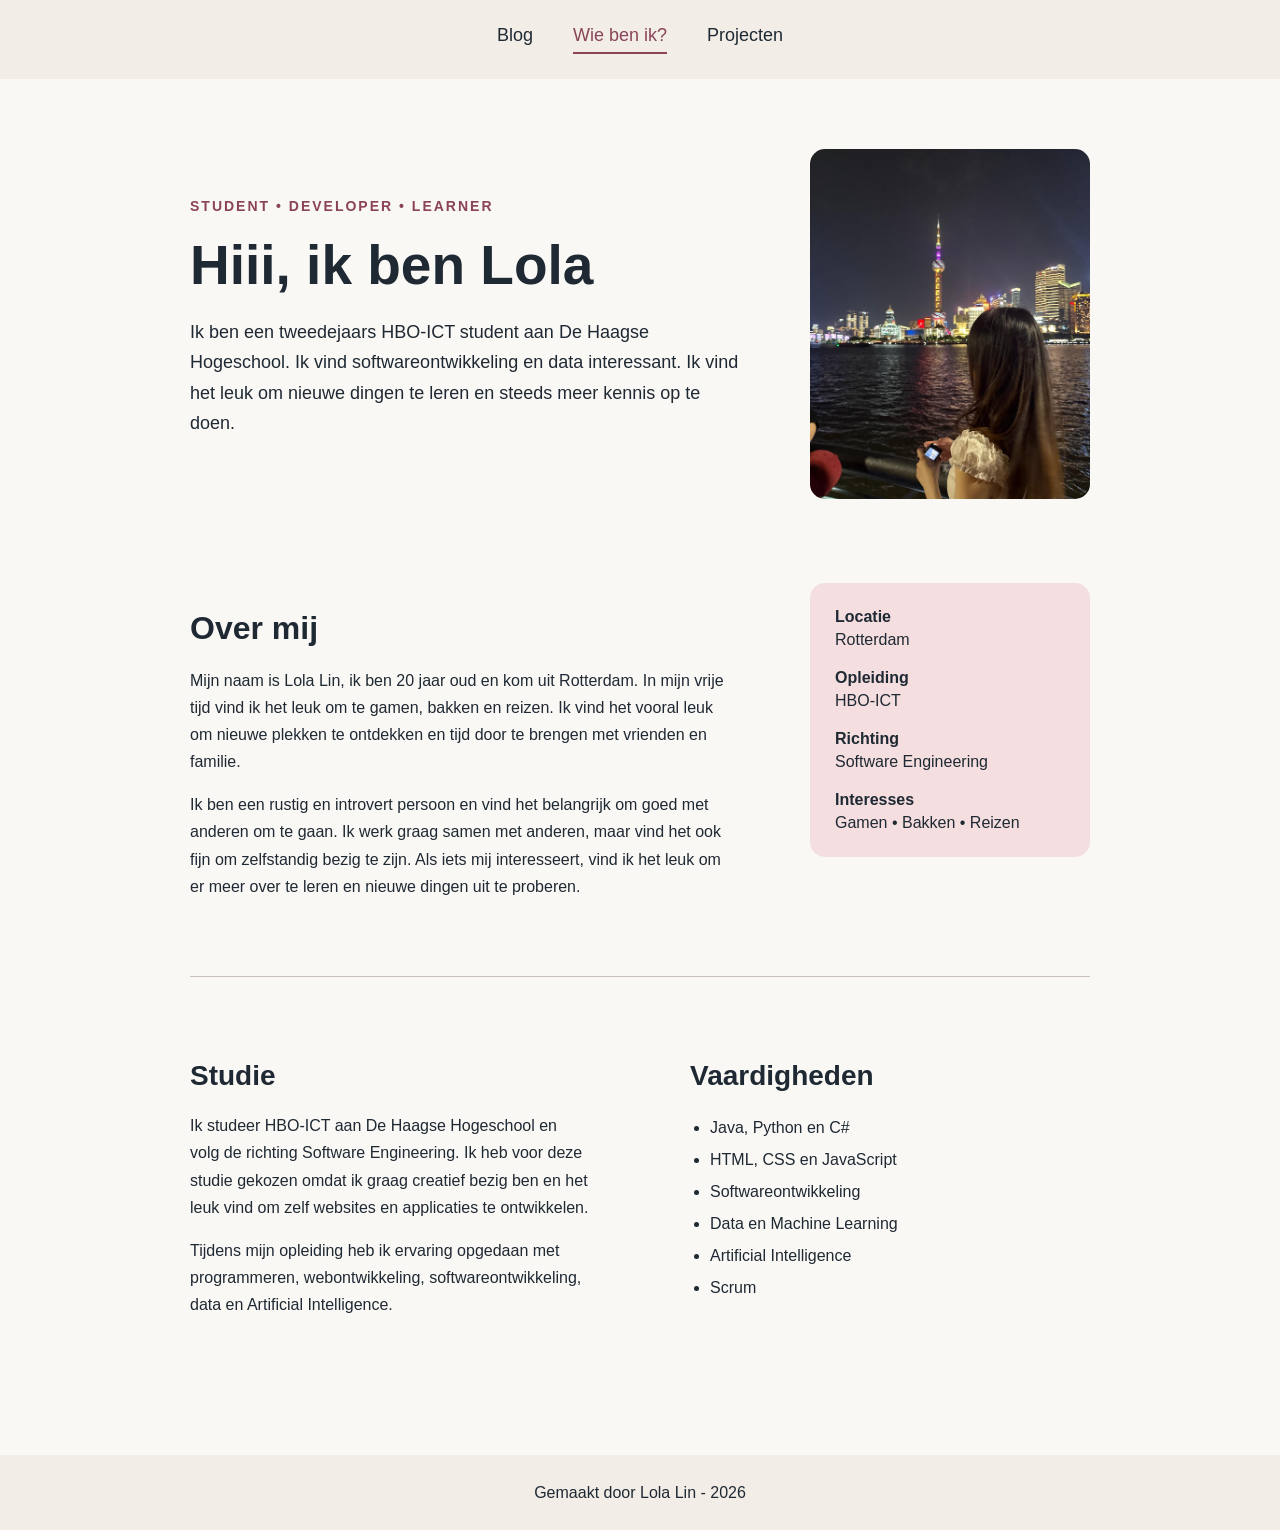
==== index.html @ d405f191 "feedback opdracht 1 verwerkt" ====
<!DOCTYPE html>
<html lang="nl">

<head>
    <meta charset="UTF-8">
    <meta name="viewport" content="width=device-width, initial-scale=1.0">
    <title>Wie ben ik?</title>
    <link rel="stylesheet" href="style/style.css">
</head>

<body>

<header>
    <nav>
        <a href="blog.html">Blog</a>
        <a href="index.html" class="active">Wie ben ik?</a>
        <a href="projecten.html">Projecten</a>
    </nav>
</header>

    <main class="whoami-main">


        <header class="whoami-header">

            <div class="whoami-header-text">

                <p class="whoami-label">
                    STUDENT • DEVELOPER • LEARNER
                </p>

                <h1>Hiii, ik ben Lola</h1>

                <p class="whoami-intro">
                    Ik ben een tweedejaars HBO-ICT student aan De Haagse Hogeschool.
                    Ik vind softwareontwikkeling en data interessant.
                    Ik vind het leuk om nieuwe dingen te leren en steeds meer kennis op te doen.
                </p>

            </div>


            <!--fototje-->

            <div class="whoami-image">
                <img src="imgs/mijnfoto.jpeg" alt="Foto van Lola tijdens haar reis in Shanghai, met de Shanghai Tower op de achtergrond">
            </div>

        </header>


        <!--over mij-->

        <section class="about-section">

            <div class="about-text">

                <h2>Over mij</h2>

                <p>
                    Mijn naam is Lola Lin, ik ben 20 jaar oud en kom uit Rotterdam.
                    In mijn vrije tijd vind ik het leuk om te gamen, bakken en reizen.
                    Ik vind het vooral leuk om nieuwe plekken te ontdekken en tijd door
                    te brengen met vrienden en familie.
                </p>

                <p>
                    Ik ben een rustig en introvert persoon en vind het belangrijk om goed
                    met anderen om te gaan. Ik werk graag samen met anderen, maar vind
                    het ook fijn om zelfstandig bezig te zijn. Als iets mij interesseert,
                    vind ik het leuk om er meer over te leren en nieuwe dingen uit te proberen.
                </p>

            </div>


            <!--kopje van info-->

        <aside class="about-card">
            <dl>
                <dt>Locatie</dt>
                <dd>Rotterdam</dd>

                <dt>Opleiding</dt>
                <dd>HBO-ICT</dd>

                <dt>Richting</dt>
                <dd>Software Engineering</dd>

                <dt>Interesses</dt>
                <dd>Gamen • Bakken • Reizen</dd>
            </dl>
     </aside>

        </section>

       <!--scheidingslijn-->
        <hr>


        <!--mn studie en vaardigheden-->

        <section class="study-skills">

            <div class="study">

                <h2>Studie</h2>

                <p>
                    Ik studeer HBO-ICT aan De Haagse Hogeschool en volg de
                    richting Software Engineering. Ik heb voor deze studie
                    gekozen omdat ik graag creatief bezig ben en het leuk vind
                    om zelf websites en applicaties te ontwikkelen.
                </p>

                <p>
                    Tijdens mijn opleiding heb ik ervaring opgedaan met
                    programmeren, webontwikkeling, softwareontwikkeling,
                    data en Artificial Intelligence.
                </p>

            </div>


            <div class="skills">

                <h2>Vaardigheden</h2>

                <ul>
                    <li>Java, Python en C#</li>
                    <li>HTML, CSS en JavaScript</li>
                    <li>Softwareontwikkeling</li>
                    <li>Data en Machine Learning</li>
                    <li>Artificial Intelligence</li>
                    <li>Scrum</li>
                </ul>

            </div>

        </section>

    </main>


    <footer>
        <p>Gemaakt door Lola Lin - 2026</p>
    </footer>

</body>

</html>
---- style/style.css ----
/*hele site*/
body {
    margin: 0;
    background-color: #FAF8F5;
    font-family: Arial, sans-serif;
    color: #1F2933;
}


/*navbar*/
nav {
    background-color: #F2EDE7;
    padding: 25px 20px;

    display: flex;
    justify-content: center;
    align-items: center;
    gap: 40px;
}

nav a {
    color: #1F2933;
    text-decoration: none;
    font-size: 18px;

    padding-bottom: 6px;
    border-bottom: 2px solid transparent;
}

nav a:hover {
    color: #8A4357;
}

nav a.active {
    color: #8A4357;
    border-bottom: 2px solid #8A4357;
}


/*algemene tekst*/

h1,h2,h3,
p {
    color: #1F2933;
}

p {
    line-height: 1.6;
}


/*main*/

main {
    max-width: 1100px;
    margin: 0 auto;
    padding: 20px;
}


/*header project*/

.project-header {
    margin: 0;
    padding: 70px 10%;

    background-color: #F4DEDF;

    display: flex;
    justify-content: space-between;
    align-items: center;

    text-align: left;
}

.project-header-text {
    max-width: 600px;
}

.project-label {
    color: #8A4357;
    font-size: 14px;
    font-weight: bold;
    letter-spacing: 2px;

    margin: 0 0 15px 0;
}

.project-header h1 {
    font-size: 52px;
    margin: 0 0 20px 0;
}

.project-description {
    max-width: 550px;
    margin: 0;

    font-size: 18px;
    line-height: 1.7;
}


/*project studiejaren*/

.project-year {
    background-color: transparent;

    max-width: 900px;
    margin: 60px auto;
    padding: 0;
}

.project-year h2 {
    font-size: 30px;
    margin-bottom: 25px;
}


/*project grid*/

.project-grid {
    display: grid;
    grid-template-columns: repeat(2, 1fr);
    gap: 25px;

/*zorgt ervoor dat kaart ernaast niet meegaat als project opent*/
    align-items: start;
}


/*project kaart*/

.project-year article {
    background-color: #FFFFFF;

    border-radius: 12px;
    overflow: hidden;

    min-height: 150px;

    transition: 0.2s;
}

.project-year article:hover {
    background-color: #F4DEDF;
}


/*project summary*/

.project-year summary {
    padding: 25px;

    cursor: pointer;

    display: flex;
    justify-content: space-between;
    align-items: center;

    list-style: none;
}


/*H3 binnen summary*/

.project-year summary h3 {
    margin: 0;
    font-size: 22px;
    font-weight: bold;
}

/*pijltje*/

.project-year summary::after {
    content: "›";

    font-size: 30px;
    font-weight: normal;

    margin-left: 15px;

    transition: 0.2s;
}


/*pijltje draait*/

.project-year details[open] summary::after {
    transform: rotate(90deg);
}


/*project inhoud*/

.project-content {
    padding: 0 25px 25px 25px;
}

.project-content p {
    line-height: 1.6;
}

.techniques {
    margin-top: 25px;
}


/*whoami page*/

.whoami-main {
    max-width: 900px;

    margin: 0 auto;
    padding: 70px 30px;
}


/*whoami intro en fotoje*/

.whoami-header {
    padding: 0;
    margin-bottom: 80px;

    display: flex;
    justify-content: space-between;
    align-items: center;

    gap: 60px;

    text-align: left;
}

.whoami-header-text {
    flex: 1;
}

/*STUDENT • DEVELOPER • LEARNER*/

.whoami-label {
    color: #8A4357;

    font-size: 14px;
    font-weight: bold;
    letter-spacing: 2px;

    margin: 0 0 15px 0;
}


/*Hiii, ik ben Lola stukje*/

.whoami-header h1 {
    font-size: 55px;

    margin: 0 0 20px 0;
}


/*introtekst*/

.whoami-intro {
    max-width: 550px;

    font-size: 18px;
    line-height: 1.7;
}


/*fototje*/

.whoami-image {
    width: 280px;

    flex-shrink: 0;
}

.whoami-image img {
    width: 100%;
    height: 350px;

    object-fit: cover;

    border-radius: 15px;
}


/*over mij*/

.about-section {
    background-color: transparent;

    padding: 0;
    margin-bottom: 60px;

    display: flex;
    justify-content: space-between;
    align-items: flex-start;

    gap: 80px;
}

.about-text {
    flex: 1;
}

.about-text h2 {
    font-size: 32px;

    margin-bottom: 20px;
}

.about-text p {
    line-height: 1.7;
}


/*whoami infovakje*/

.about-card {
    width: 230px;

    background-color: #F4DEDF;

    padding: 25px;

    border-radius: 15px;
}

.about-card dl {
    margin: 0;
}

.about-card dt {
    font-weight: bold;
    margin-top: 20px;
}

.about-card dt:first-child {
    margin-top: 0;
}

.about-card dd {
    margin: 5px 0 0 0;
}


/*scheidinglijn*/

.whoami-main hr {
    border: none;

    border-top: 1px solid #C9C1BA;

    margin: 60px 0;
}


/*study en vaardigheden*/

.study-skills {
    background-color: transparent;

    padding: 0;

    display: flex;

    gap: 100px;
}

.study,
.skills {
    flex: 1;
}

.study h2,
.skills h2 {
    font-size: 28px;

    margin-bottom: 20px;
}

.study p {
    line-height: 1.7;
}

.skills ul {
    padding-left: 20px;

    line-height: 2;
}


/* blog header */

.blog-header {
    margin: 0;
    padding: 70px 10%;

    background-color: #F4DEDF;

    text-align: left;
}

.blog-header-text {
    max-width: 600px;
}

.blog-label {
    color: #8A4357;

    font-size: 14px;
    font-weight: bold;
    letter-spacing: 2px;

    margin: 0 0 15px 0;
}

.blog-header h1 {
    font-size: 52px;

    margin: 0 0 20px 0;
}

.blog-description {
    max-width: 550px;

    margin: 0;

    font-size: 18px;
    line-height: 1.7;
}


/* overzicht van blog */

.blog-section {
    max-width: 900px;

    margin: 60px auto;
}

.blog-section h2 {
    font-size: 30px;

    margin-bottom: 25px;
}

.blog-grid {
    display: grid;

    grid-template-columns: repeat(2, 1fr);

    gap: 25px;
}

.blog-card {
    background-color: #FFFFFF;

    min-height: 180px;

    padding: 25px;

    border-radius: 12px;
}

.blog-card h3 {
    font-size: 22px;

    margin: 0;
}


/*footer*/

footer {
    background-color: #F2EDE7;

    padding: 25px;

    text-align: center;

    margin-top: 50px;
}

footer p {
    margin: 0;

    color: #1F2933;
}


/*tablet, max 768PX*/

@media (max-width: 768px) {

    /*projecten*/

    .project-header {
        padding: 50px 30px;
    }

    .project-grid {
        grid-template-columns: 1fr;
    }


    /*whoami*/

    .whoami-header {
        gap: 40px;
    }

    .whoami-image {
        width: 230px;
    }

    .whoami-image img {
        height: 300px;
    }

    .about-section {
        gap: 40px;
    }

    .study-skills {
        gap: 50px;
    }


    /*blog*/

    .blog-header {
        padding: 50px 30px;
    }

    .blog-grid {
        grid-template-columns: 1fr;
    }
}


/*tel, max 480PX*/

@media (max-width: 480px) {

    /*navbar*/

    nav {
        gap: 20px;
        padding: 20px 10px;
    }

    nav a {
        font-size: 15px;
    }


    /*main*/

    main {
        padding: 20px;
    }


    /*prjecten*/

    .project-header {
        padding: 45px 25px;

        display: block;
    }

    .project-header h1 {
        font-size: 40px;
    }

    .project-description {
        font-size: 16px;
    }

    .project-grid {
        grid-template-columns: 1fr;
    }

    .project-year {
        margin: 40px auto;
    }


    /*whoami*/

    .whoami-main {
        padding: 50px 25px;
    }

    .whoami-header {
        display: block;

        margin-bottom: 60px;
    }

    .whoami-header h1 {
        font-size: 42px;
    }

    .whoami-image {
        width: 100%;
        max-width: 280px;

        margin-top: 30px;
    }

    .whoami-image img {
        height: 350px;
    }


    /*over mij*/

    .about-section {
        display: block;
    }

    .about-card {
        width: auto;

        margin-top: 30px;
    }


    /*study en vaardigheden*/

    .study-skills {
        display: block;
    }

    .study {
        margin-bottom: 50px;
    }


    /*blog*/

    .blog-header {
        padding: 45px 25px;
    }

    .blog-header h1 {
        font-size: 40px;
    }

    .blog-description {
        font-size: 16px;
    }

    .blog-grid {
        grid-template-columns: 1fr;
    }
}
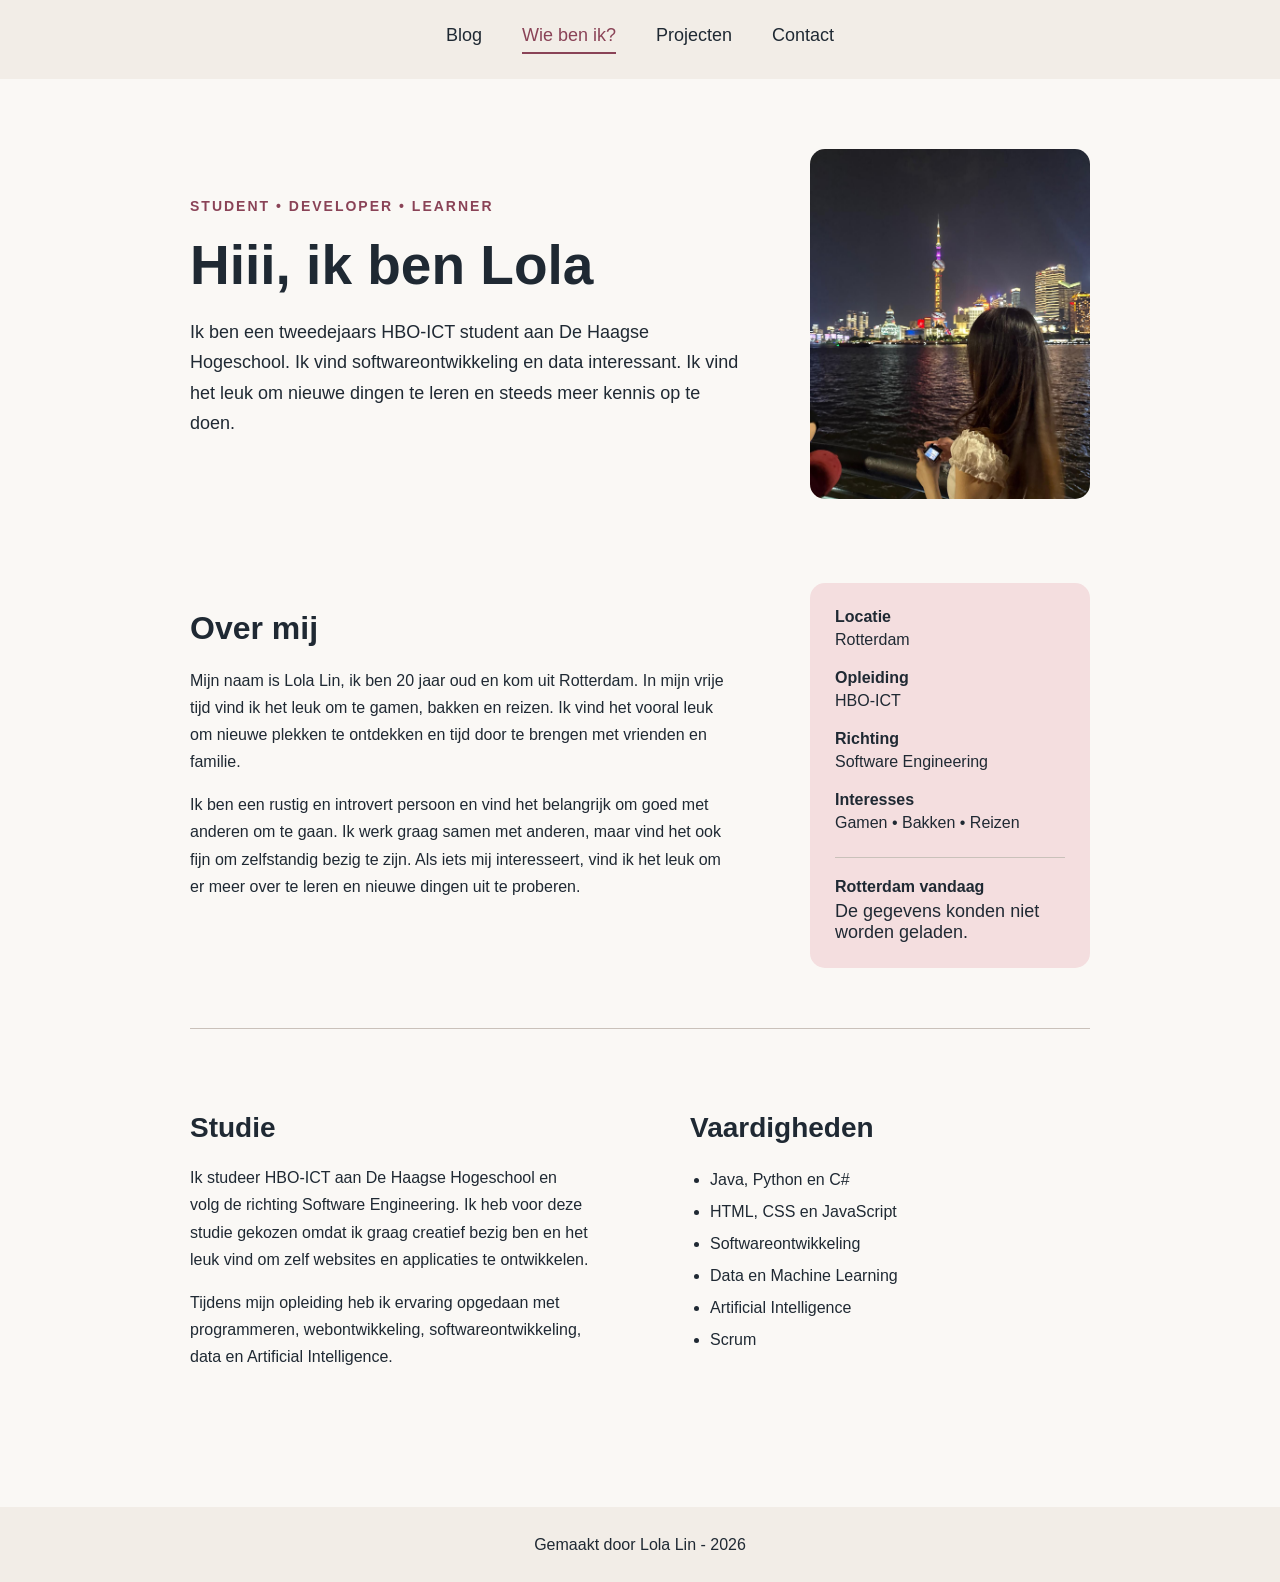
==== commit 3aa11a78: "contact page js api" ====
--- a/index.html
+++ b/index.html
@@ -10,13 +10,14 @@
 
 <body>
 
-<header>
-    <nav>
-        <a href="blog.html">Blog</a>
-        <a href="index.html" class="active">Wie ben ik?</a>
-        <a href="projecten.html">Projecten</a>
-    </nav>
-</header>
+    <header>
+        <nav>
+            <a href="blog.html">Blog</a>
+            <a href="index.html" class="active">Wie ben ik?</a>
+            <a href="projecten.html">Projecten</a>
+            <a href="contact.html">Contact</a>
+        </nav>
+    </header>
 
     <main class="whoami-main">
 
@@ -40,16 +41,17 @@
             </div>
 
 
-            <!--fototje-->
+            <!-- fototje -->
 
             <div class="whoami-image">
-                <img src="imgs/mijnfoto.jpeg" alt="Foto van Lola tijdens haar reis in Shanghai, met de Shanghai Tower op de achtergrond">
+                <img src="imgs/mijnfoto.jpeg"
+                    alt="Foto van Lola tijdens haar reis in Shanghai, met de Shanghai Tower op de achtergrond">
             </div>
 
         </header>
 
 
-        <!--over mij-->
+        <!-- over mij -->
 
         <section class="about-section">
 
@@ -74,31 +76,44 @@
             </div>
 
 
-            <!--kopje van info-->
+            <!-- info -->
 
-        <aside class="about-card">
-            <dl>
-                <dt>Locatie</dt>
-                <dd>Rotterdam</dd>
+            <aside class="about-card">
 
-                <dt>Opleiding</dt>
-                <dd>HBO-ICT</dd>
+                <dl>
 
-                <dt>Richting</dt>
-                <dd>Software Engineering</dd>
+                    <dt>Locatie</dt>
+                    <dd>Rotterdam</dd>
 
-                <dt>Interesses</dt>
-                <dd>Gamen • Bakken • Reizen</dd>
-            </dl>
-     </aside>
+                    <dt>Opleiding</dt>
+                    <dd>HBO-ICT</dd>
+
+                    <dt>Richting</dt>
+                    <dd>Software Engineering</dd>
+
+                    <dt>Interesses</dt>
+                    <dd>Gamen • Bakken • Reizen</dd>
+
+                    <!-- weer API -->
+
+                    <div class="weather-info">
+                        <dt>Rotterdam vandaag</dt>
+                        <dd id="api-data">Gegevens laden...</dd>
+                    </div>
+
+                </dl>
+
+            </aside>
 
         </section>
 
-       <!--scheidingslijn-->
+
+        <!-- scheidingslijn -->
+
         <hr>
 
 
-        <!--mn studie en vaardigheden-->
+        <!-- mijn studie en vaardigheden -->
 
         <section class="study-skills">
 
@@ -146,6 +161,9 @@
         <p>Gemaakt door Lola Lin - 2026</p>
     </footer>
 
+
+    <script src="js/api.js"></script>
+
 </body>
 
 </html>
--- a/style/style.css
+++ b/style/style.css
@@ -1,4 +1,5 @@
 /*hele site*/
+
 body {
     margin: 0;
     background-color: #FAF8F5;
@@ -8,6 +9,7 @@
 
 
 /*navbar*/
+
 nav {
     background-color: #F2EDE7;
     padding: 25px 20px;
@@ -39,7 +41,9 @@
 
 /*algemene tekst*/
 
-h1,h2,h3,
+h1,
+h2,
+h3,
 p {
     color: #1F2933;
 }
@@ -100,6 +104,40 @@
 }
 
 
+/*project filter*/
+
+.project-filter {
+    max-width: 900px;
+    margin: 40px auto 0;
+
+    display: flex;
+    gap: 15px;
+}
+
+.project-filter button {
+    background-color: #FFFFFF;
+    color: #1F2933;
+
+    border: none;
+    border-radius: 8px;
+
+    padding: 12px 20px;
+
+    font-size: 16px;
+    cursor: pointer;
+}
+
+.project-filter button:hover {
+    background-color: #F4DEDF;
+    color: #8A4357;
+}
+
+.project-filter button.active-filter {
+    background-color: #8A4357;
+    color: #FFFFFF;
+}
+
+
 /*project studiejaren*/
 
 .project-year {
@@ -123,7 +161,7 @@
     grid-template-columns: repeat(2, 1fr);
     gap: 25px;
 
-/*zorgt ervoor dat kaart ernaast niet meegaat als project opent*/
+    /*zorgt ervoor dat kaart ernaast niet meegaat als project opent*/
     align-items: start;
 }
 
@@ -136,8 +174,6 @@
     border-radius: 12px;
     overflow: hidden;
 
-    min-height: 150px;
-
     transition: 0.2s;
 }
 
@@ -146,10 +182,14 @@
 }
 
 
-/*project summary*/
-
-.project-year summary {
+/*project knop*/
+
+.project-toggle {
+    width: 100%;
     padding: 25px;
+
+    background-color: transparent;
+    border: none;
 
     cursor: pointer;
 
@@ -157,35 +197,38 @@
     justify-content: space-between;
     align-items: center;
 
-    list-style: none;
-}
-
-
-/*H3 binnen summary*/
-
-.project-year summary h3 {
+    text-align: left;
+}
+
+
+/*H3 binnen project knop*/
+
+.project-toggle h3 {
     margin: 0;
     font-size: 22px;
     font-weight: bold;
 }
 
+
 /*pijltje*/
 
-.project-year summary::after {
+.project-toggle::after {
     content: "›";
+
+    display: inline-block;
 
     font-size: 30px;
     font-weight: normal;
 
     margin-left: 15px;
 
-    transition: 0.2s;
-}
-
-
-/*pijltje draait*/
-
-.project-year details[open] summary::after {
+    transition: transform 0.2s;
+}
+
+
+/*pijltje draait wanneer project open is*/
+
+.project-toggle.open::after {
     transform: rotate(90deg);
 }
 
@@ -194,6 +237,10 @@
 
 .project-content {
     padding: 0 25px 25px 25px;
+}
+
+.verborgen {
+    display: none;
 }
 
 .project-content p {
@@ -234,6 +281,7 @@
     flex: 1;
 }
 
+
 /*STUDENT • DEVELOPER • LEARNER*/
 
 .whoami-label {
@@ -344,6 +392,35 @@
 }
 
 
+/*weer API*/
+
+.weather-info {
+    margin-top: 25px;
+    padding-top: 20px;
+
+    border-top: 1px solid #C9C1BA;
+}
+
+.weather-info dt {
+    margin-top: 0;
+    font-size: 16px;
+}
+
+.weather-info #api-data {
+    margin-top: 5px;
+
+    font-size: 18px;
+    font-weight: normal;
+}
+
+.weather-info #api-data p {
+    margin: 0;
+
+    font-size: 18px;
+    font-weight: normal;
+}
+
+
 /*scheidinglijn*/
 
 .whoami-main hr {
@@ -390,7 +467,7 @@
 }
 
 
-/* blog header */
+/*blog header*/
 
 .blog-header {
     margin: 0;
@@ -431,7 +508,7 @@
 }
 
 
-/* overzicht van blog */
+/*overzicht van blog*/
 
 .blog-section {
     max-width: 900px;
@@ -536,6 +613,114 @@
     .blog-grid {
         grid-template-columns: 1fr;
     }
+}
+
+
+/*contact page*/
+
+.contact-section {
+    max-width: 700px;
+    margin: 60px auto;
+}
+
+.contact-section h1 {
+    font-size: 42px;
+    margin-bottom: 15px;
+}
+
+.contact-section > p {
+    margin-bottom: 35px;
+}
+
+
+/*contact formulier*/
+
+#contact-form fieldset {
+    border: none;
+    padding: 0;
+    margin: 0;
+}
+
+#contact-form legend {
+    font-size: 24px;
+    font-weight: bold;
+    margin-bottom: 25px;
+}
+
+.form-group {
+    margin-bottom: 25px;
+}
+
+.form-group label {
+    display: block;
+    font-weight: bold;
+    margin-bottom: 8px;
+}
+
+.form-group input,
+.form-group textarea {
+    width: 100%;
+    box-sizing: border-box;
+
+    padding: 12px;
+
+    border: 1px solid #C9C1BA;
+    border-radius: 8px;
+
+    background-color: #FFFFFF;
+
+    font-family: Arial, sans-serif;
+    font-size: 16px;
+}
+
+.form-group textarea {
+    min-height: 140px;
+    resize: vertical;
+}
+
+
+/*foutmeldingen*/
+
+.foutmelding {
+    color: #B42318;
+    font-size: 14px;
+    margin: 6px 0 0 0;
+}
+
+
+/*ongeldig veld*/
+
+.form-group input[aria-invalid="true"],
+.form-group textarea[aria-invalid="true"] {
+    border-color: #B42318;
+}
+
+
+/*versturen knop*/
+
+#contact-form button {
+    background-color: #8A4357;
+    color: #FFFFFF;
+
+    border: none;
+    border-radius: 8px;
+
+    padding: 12px 22px;
+
+    font-size: 16px;
+    cursor: pointer;
+}
+
+#contact-form button:hover {
+    background-color: #6F3546;
+}
+
+
+/*succesmelding*/
+
+#succesmelding {
+    margin-top: 20px;
+    font-weight: bold;
 }
 
 
@@ -562,7 +747,7 @@
     }
 
 
-    /*prjecten*/
+    /*projecten*/
 
     .project-header {
         padding: 45px 25px;
@@ -584,6 +769,10 @@
 
     .project-year {
         margin: 40px auto;
+    }
+
+    .project-filter {
+        flex-wrap: wrap;
     }
 
 
